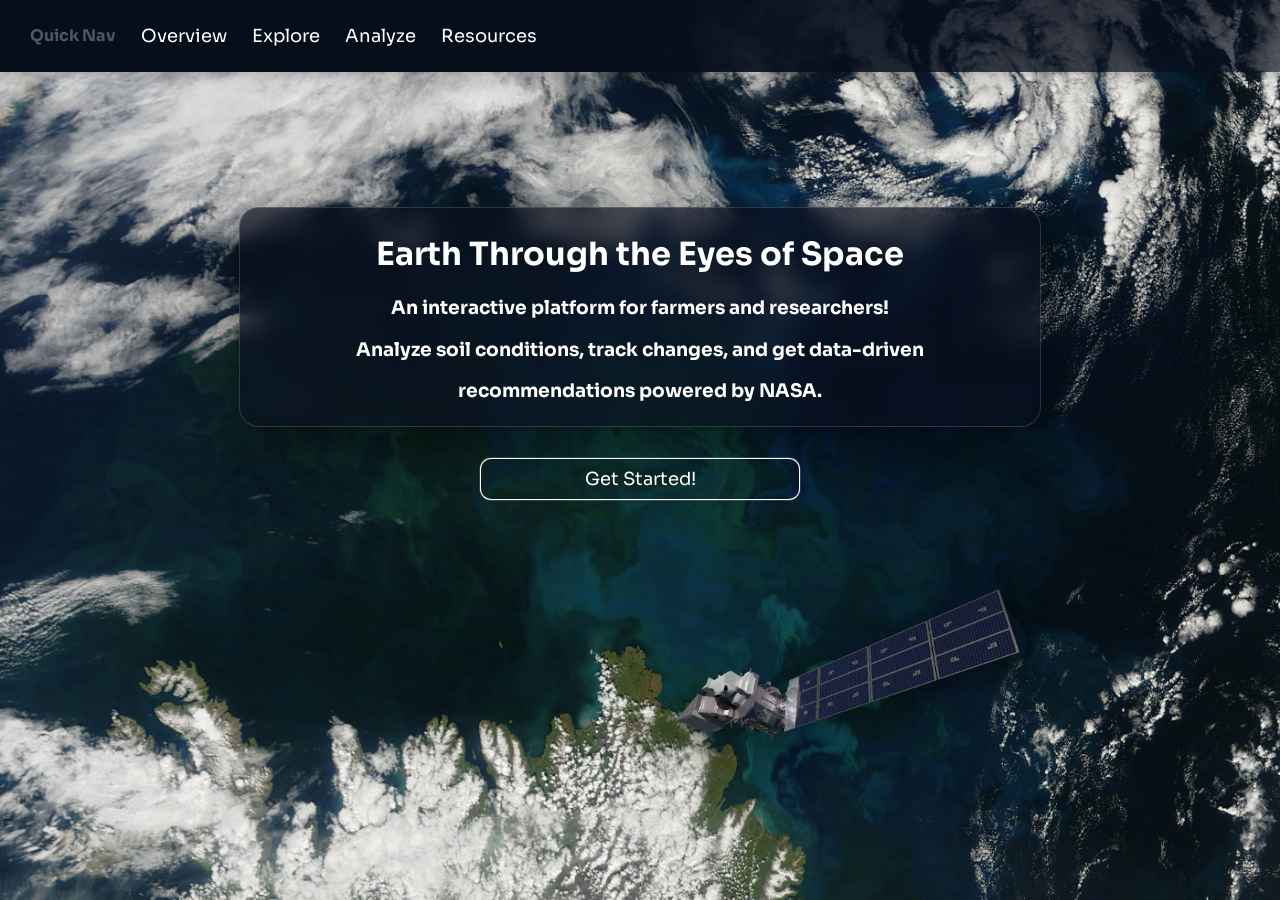
==== index.html @ 1b5f9914 "first commit" ====
<!DOCTYPE html>
<html lang="en">
<head>
    <meta charset="UTF-8">
    <title>Star Stream!</title>
    <link rel="preconnect" href="https://fonts.googleapis.com">
    <link rel="preconnect" href="https://fonts.gstatic.com" crossorigin>
    <link href="https://fonts.googleapis.com/css2?family=Sora:wght@100..800&display=swap" rel="stylesheet">
    <link rel="stylesheet" href="style.css" />
    <style> body { background-size: cover; background-image: url("assets/PhytoplanktonBloom.jpg"); background-position: center; background-attachment: fixed;}</style>
    <meta name="viewport" content="width=device-width, initial-scale=1.0">
</head>
<body>
    <nav class="navbar">
        <ul class="navlinks">
            <li><span>Quick Nav</span></li>
            <li><a href="index.html">Overview</a></li>
            <li><a href="main.html">Explore</a></li>
            <li><a href="">Analyze</a></li>
            <li><a href="info.html">Resources</a></li>
        </ul>
    </nav>
    <div class="info-b">
        <h1>Earth Through the Eyes of Space</h1>
        <h3>An interactive platform for farmers and researchers!</h3> 
        <h3>Analyze soil conditions, track changes, and get data-driven</h3>
        <h3>recommendations powered by NASA.</h3>
    </div>
    <div class="start">
        <a href="main.html" class="btn">Get Started!</a>
    </div>
    <div class="logos">
        <img src="assets/Landsat_9_spacecraft_model_1.png" alt="landsat9" class="landsat9">
    </div>
</body>
</html>
---- style.css ----
body {
  height: 100%;
  margin: 0;
  padding: 0;
}

.navbar {
  display: flex;
  align-items: center; 
  background: #060d1b;
  background: linear-gradient(135deg, #060d1b 0%, #060d1b 50%, #060d1ba5 100%);
  color: white;
  margin: 0;
  padding: 25px 30px;
  box-shadow: 0 -4px 20px rgba(0, 0, 0, 0.4);/**/
  position: relative;
  font-family: "Sora", sans-serif;
}

.navbar-main {
  z-index: 500;
  display: flex;
  align-items: center; 
  background: #060d1b;
  font-family: "Sora", sans-serif;
  color: white;
  margin: 0;
  padding: 25px 30px;
  box-shadow: 0 -4px 20px rgba(0, 0, 0, 0.4);
}

.navlinks li:first-child {
  color: #ffffff4d;
  font-weight: bold;
  cursor: default;
}

.navlinks {
  list-style: none;
  display: flex;
  gap: 25px;
  margin: 0;
  padding: 0;
}

.navlinks a {
  color: #fff;
  text-decoration: none;
  font-size: 18px;
}

.navlinks a:hover {
  text-decoration:underline;
}

.info-b {
  max-width: 800px;
  text-align: center;
  position: relative;
  font-family: "Sora", sans-serif;
  margin: 135px auto 0 auto;
  padding: 5px 0;
  color:#fff;
  background: rgba(10, 15, 30, 0.65);
  backdrop-filter: blur(10px);
  -webkit-backdrop-filter: blur(12px);
  border: 1px solid rgba(255, 255, 255, 0.15);
  border-radius: 20px;
  box-shadow: 0 20px 40px rgba(0, 0, 0, 0.4);
}

.btn {
  position: relative;
  max-width: 300px;
  text-align: center;
  font-size: large;
  font-family: "Sora", sans-serif;
  margin: 30px auto 0 auto;
  display: flex;
  flex-direction: column;
  box-shadow: inset 0 0 0 1px #ffffff;
  border: 1px solid rgba(255, 255, 255, 0.15);
  border-radius: 12px;
  color: #ffffff;
  padding: 10px;
  transition: all 0.3s ease;
}

.btn:hover { 
  background-color: #ffffff26;
  transform: scale(1.05);
}

.info {
  margin-bottom: 10px;
  transition: all 0.3s ease-in-out;
}

.info:hover {
  font-size:103%;
}

.logos {
  display: flex;
  gap: 25px;
  margin-top: 30px;
  justify-content:center;
}

.landsat9 {
  position: fixed;
  width: 370px;
  bottom: 120px;
  right: 250px;
  height: auto;
  opacity: 0.95;
  filter: drop-shadow(0 10px 20px rgba(0, 0, 0, 0.5));
  animation: float 6s ease-in-out infinite alternate;
}

@keyframes float {
  0%, 100% { transform: translateY(-25px) rotate(0deg); }
  50% { transform: translateY(-50px) rotate(5deg); }
}

#map {
  position: absolute;
  height: 100%;
  top: 60px; 
  bottom: 0;
  left: 0;
  right: 0;
  height: calc(100vh - 60px);
  background-color: #060d1b;
  z-index: 1;
  overflow: hidden;
}

.legend-card {
  width: 260px;
  padding: 12px;
  background-color: #d9d9d9;
  color: #1a1a1a;
  font-family: -apple-system, BlinkMacSystemFont, "Segoe UI", Roboto, sans-serif;
  border-radius: 4px;
  z-index: 1500;
  display: none;
  position: fixed;
  bottom: 35px;
  right: 15px;
  z-index: 1500;
}

.legend-title {
  font-size: 13px;
  font-weight: 600;
  line-height: 1.3;
  margin-bottom: 2px;
}

.legend-subtitle {
  font-size: 11px;
  font-style: italic;
  color: #444;
  margin-bottom: 10px;
}

.scale-labels {
  display: flex;
  justify-content: space-between;
  font-size: 11px;
  font-weight: 500;
  color: #444;
}

.gradient-bar {
  height: 12px;
  border-radius: 3px;
  margin-bottom: 4px;
}

.legend-card.smap .gradient-bar { /*soil moisture*/
  background: linear-gradient(
    to right,
    #e6d5b8 0%,
    #f4d03f 18%,
    #a3e635 35%,
    #22c55e 52%,
    #06b6d4 70%,
    #2563eb 88%,
    #1e1b4b 100%
  );
}

.legend-card.st .gradient-bar { /*soil temp*/
  background: linear-gradient(
    to right,
    #9e1b1b 0%,
    #f4d03f 25%,
    #22c55e 50%,
    #434cf4 75%,
    #6600a5 100%
  );
}

.legend-card.ndvi .gradient-bar, .legend-card.evi .gradient-bar {
  background: linear-gradient(
    to right,
    #d9d9d9 0%,
    #a3e635 25%,
    #22c550 50%,
    #0e5b25 75%,
    #1a1a1a 100%
  );
}

.legend-card.lst .gradient-bar {
  background: linear-gradient(
    to right,
    #6600a5 0%,
    #434cf4 25%,
    #22c550 50%,
    #f4d03f 75%,
    #9e1b1b 100%

  );
}

.leaflet-bottom.leaflet-left .leaflet-control-layers {
  margin-bottom: 10px;
}

.leaflet-top.leaflet-left {
  top: 150px;
}

.leaflet-control-geosearch {
  margin-left: 20px;
  margin-top: 20px;
}

#coordinates {
  position: absolute;
  font-size: 15px;
  bottom: 10px; 
  background: #f9f9f9d5;
  left: 10px;
  z-index: 1000;
  padding: 0 20px;
}

.start a {
  color:#fff;
  transition: all 0.3 ease-in-out;
  text-decoration: none;
}

.start a:hover {
  font-size:110%;
}

.intro {
  font-size: medium;
  text-align: center;
  color: #1a1a1a;
  font-family: Arial, sans-serif;
}


.links {
  list-style: none;
  padding: 0;
  margin: 0;
  display: flex;
  flex-direction: column;
  gap: 20px;
}

.links a {
  display: block;
  padding: 14px 20px;
  background-color: #f4f6f9;
  color: #1e1b4b;
  font-weight: 600;
  border-radius: 8px;
  border: 1px solid #dce1e8;
  transition: all 0.2s ease;
  text-decoration: none;
}

.links a:hover {
  background-color: #060d1b;
  color: #ffffff;
  transform: translateY(-2px);
}

.intro {
  max-width: 700px;
  margin: 40px auto;
  padding: 20px;
  font-family: "Sora", sans-serif;
  font-optical-sizing: auto;
  font-weight: 400;
  font-style: normal;
}

.intro h1 {
  text-align: center;
  font-size: 28px;
  color: #ffffff;
  font-family: "Sora", sans-serif;
  background: #071022;
  backdrop-filter: blur(10px);
  border: 1px solid rgba(255, 255, 255, 0.1);
  border-radius: 12px;
  padding: 12px 24px;
  max-height: fit-content;
  letter-spacing: 1px;
  animation: pulse 7s infinite ease-in-out;
  transform-origin: center;
}

@keyframes pulse {
  0% {transform: scale(0.98);}
  50% {transform: scale(1);}
  100% {transform: scale(0.98);}
}

.resource-list {
  list-style: none;
  padding: 0;
  margin: 0;
  display: grid;
  grid-template-columns: 250px 250px 250px;
  flex-direction: column;
  gap: 16px;
  justify-content: center;
  margin-top: 40px;
}

.resource-list li {
  background: #ffffff;
  padding: 20px;
  border-radius: 12px;
  border: 1px solid #e2e8f0;
  box-shadow: 0 6px 12px rgba(0, 0, 0, 0.3);
  border-color: #060d1b;
  transition: all 0.2s ease;
}

.resource-list li:hover {
  transform: translateY(-10px);
  box-shadow: 0 px 20px rgba(11, 61, 145, 0.1);
  border-color: #060d1b;
}

.resource-list a {
  display: inline-block;
  font-size: 18px;
  font-weight: 600;
  color: #0b2451;
  text-decoration: none;
  margin-bottom: 8px;
}

.resource-list a:hover {
  text-decoration: dashed;
  transform: scale(1.03);
  color: #0b3d91;
}

.resource-list .overview {
  margin: 0;
  font-size: 14px;
  line-height: 1.5;
  color: #4a5568;
}

.video-background {
  position: fixed;
  top: 30px;
  left: 0;
  width: 100vw;
  height: 100vh;
  overflow: hidden;
  z-index: -999;
}

.video-background video {
  position: absolute;
  min-width: 100%;
  min-height: 100%;
  width: auto;
  height: auto;
  object-fit: cover;
}
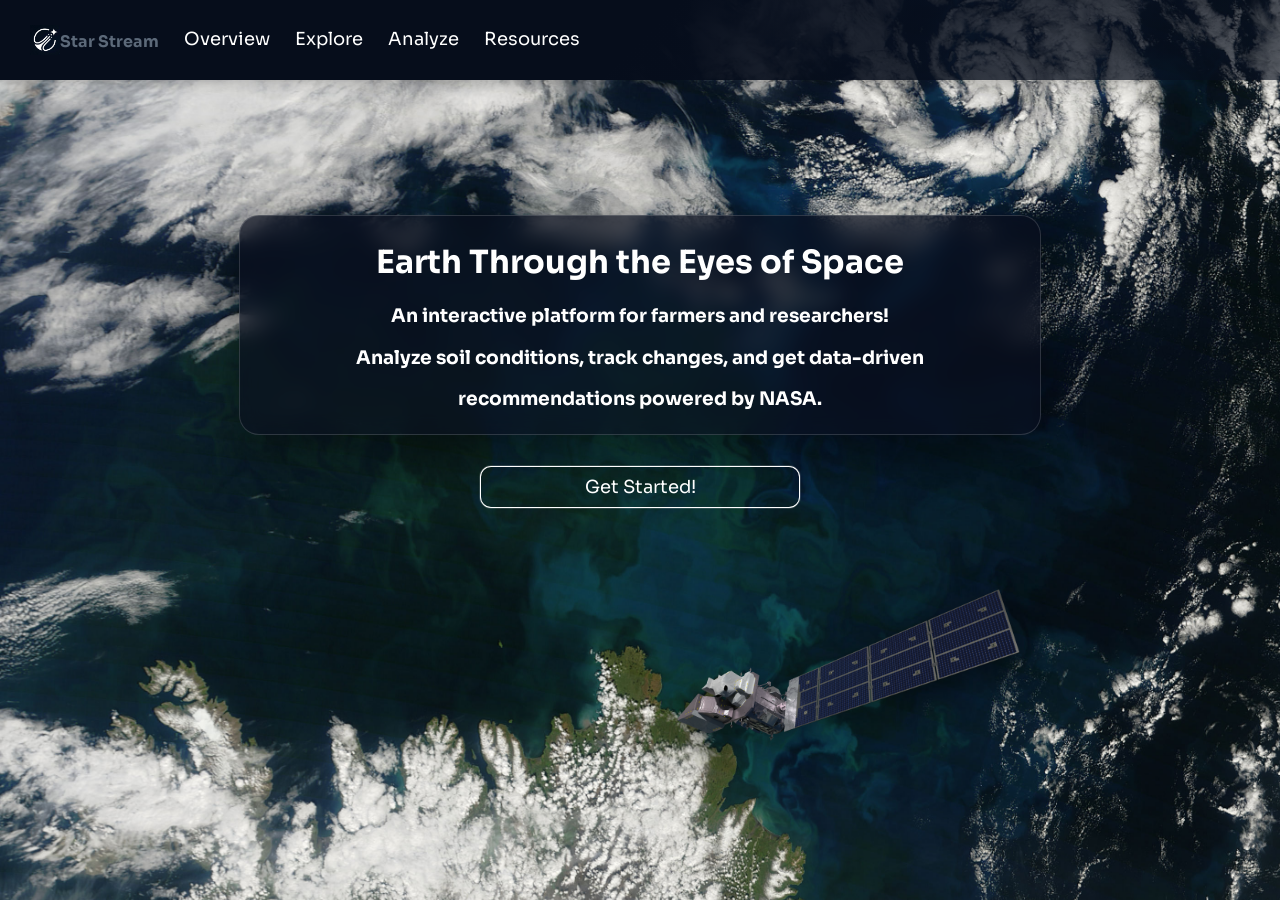
==== commit c8d953a2: "⋆｡ﾟ🪐｡⋆｡ ﾟ☾ ﾟ｡⋆" ====
--- a/index.html
+++ b/index.html
@@ -12,11 +12,12 @@
 </head>
 <body>
     <nav class="navbar">
+        <img class="logo" src="assets/logov2.jpg" width="30px" height="30px">
         <ul class="navlinks">
-            <li><span>Quick Nav</span></li>
+            <li><span>Star Stream</span></li>
             <li><a href="index.html">Overview</a></li>
             <li><a href="main.html">Explore</a></li>
-            <li><a href="">Analyze</a></li>
+            <li><a href="analyse.html">Analyze</a></li>
             <li><a href="info.html">Resources</a></li>
         </ul>
     </nav>
--- a/style.css
+++ b/style.css
@@ -30,7 +30,8 @@
 }
 
 .navlinks li:first-child {
-  color: #ffffff4d;
+  margin-top: 3px;
+  color: #d3e9fd6b;
   font-weight: bold;
   cursor: default;
 }
@@ -120,7 +121,7 @@
 
 @keyframes float {
   0%, 100% { transform: translateY(-25px) rotate(0deg); }
-  50% { transform: translateY(-50px) rotate(5deg); }
+  50% { transform: translateY(-50px) rotate(3deg); }
 }
 
 #map {
@@ -236,7 +237,7 @@
 
 .leaflet-control-geosearch {
   margin-left: 20px;
-  margin-top: 20px;
+  margin-top: 30px;
 }
 
 #coordinates {
@@ -394,3 +395,186 @@
   height: auto;
   object-fit: cover;
 }
+
+.sidebar {
+  position: fixed;
+  top: 70px;
+  right: 0px;
+  width: 200px;
+  min-height: 10px;
+  max-height: 60vh;
+  background: #e2e8f0;
+  color: #060d1b;
+  border: 1px solid #334155;
+  border-radius: 8px;
+  padding: 15px;
+  z-index: 1200;
+  overflow-y: auto;
+  font-family: "Sora", sans-serif;
+  font-size: 13px;
+  transition: transform 0.3 ease;
+  overflow: visible;
+}
+
+.sidebar .content {
+  display: flex;
+  flex-direction: column;
+  gap: 15px;
+}
+
+.btn-analysis {
+  display: flex;
+  align-items: center;
+  justify-content: center;
+  width: 100%;
+  padding: 10px 12px;
+  margin-top: 10px;
+  background: linear-gradient(135deg, #458bfb 0%, #1d4ed8 100%);
+  color: #fff;
+  text-decoration: none;
+  font-family: "Sora", sans-serif;
+  font-size: 14px;
+  font-weight: 500;
+  border-radius: 10px;
+  box-shadow: 0 4px 15px rgba(59, 130, 246, 0.3);
+  transition: all 0.25s ease;
+  box-sizing: border-box;
+}
+
+.btn-analysis:hover {
+  transform: translateY(-2px);
+  box-shadow: 0 6px 20px rgba(59, 130, 246, 0.5);
+}
+
+.sidebar.collapsed {
+  transform: translateX(100%);
+}
+
+.sidebar-toggle {
+  position: absolute;
+  left: -32px;
+  top: 10px;
+  width: 32px;
+  height: 36px;
+  background: #060d1bcb;
+  color: #38a5f8;
+  border: 1px solid #334155;
+  border-right: none;
+  border-radius: 6px 0 0 6px;
+  cursor: pointer;
+  font-size: 14px;
+  display: flex;
+  align-items: center;
+  justify-content: center;
+}
+
+.sidebar-toggle:hover {
+  background: #abababa7;
+}
+
+.sidebar-header {
+  cursor: grab;
+  background-color: #cbd5e1;
+  text-align: center;
+  color: #0f172a;
+  font-weight: 600;
+  font-size: medium;
+  padding: 6px 10px;
+  margin: -10px -10px 5px -10px;
+  border-radius: 7px 0 0 0;
+  user-select: none;
+}
+
+.analysis {
+  font-family: "Sora", sans-serif;
+  font-size: medium;
+}
+
+.video-background {
+  filter: blur(4px) brightness(0.8);
+}
+
+.analyze-container {
+  width: 100%;
+  text-align: center;
+  min-height: calc(100vh - 90px);
+  position: relative;
+  font-family: "Sora", sans-serif;
+  padding: 5px 0;
+  background: radial-gradient(circle at top center, #0f1c38 0%, #060d1b 100%);
+  color: #fff;
+  flex-direction: column;
+  justify-content: flex-start;
+}
+
+.analyze-header {
+  margin-top: 60px;
+  font-size: larger;
+}
+
+#coords-display {
+  display: inline-block;
+  margin: 0 0 36px 0;
+  padding: 6px 14px;
+  font-size: 16px;
+  color: #38bdf8;
+  background: rgba(56, 189, 248, 0.08);
+  border: 1px solid rgba(56, 189, 248, 0.25);
+  border-radius: 6px;
+  letter-spacing: 0.6px;
+}
+
+.metrics-grid {
+  display: grid;
+  grid-template-columns: repeat(3, minmax(420px, 460px)); 
+  gap: 24px;
+  justify-content: center;
+}
+
+.bottom-grid {
+  display: grid;
+  margin-top: 60px;
+}
+
+.metric-card {
+  background: rgba(15, 23, 42, 0.6);
+  border: 1px solid rgba(255, 255, 255, 0.08);
+  border-radius: 14px;
+  padding: 28px;
+  backdrop-filter: blur(12px);
+  box-shadow: 0 10px 30px rgba(0, 0, 0, 0.25);
+  transition: transform 0.25s ease, border-color 0.25s ease;
+}
+
+.metric-card:hover {
+  transform: translateY(-4px);
+  border-color: rgba(56, 189, 248, 0.4);
+}
+
+.metric-card h3 {
+  margin: 0 0 14px 0;
+  font-size: 12px;
+  font-weight: 600;
+  text-transform: uppercase;
+  letter-spacing: 1.2px;
+  color: #64748b;
+}
+
+#temp-val,
+#wind-val,
+#elev-val {
+  margin: 0 0 18px 0;
+  font-size: 36px;
+  font-weight: 700;
+  color: #f8fafc;
+  letter-spacing: -0.5px;
+}
+
+.metric-comment {
+  margin: 0;
+  padding-top: 14px;
+  border-top: 1px solid rgba(255, 255, 255, 0.06);
+  font-size: 13px;
+  color: #94a3b8;
+  line-height: 1.5;
+}
